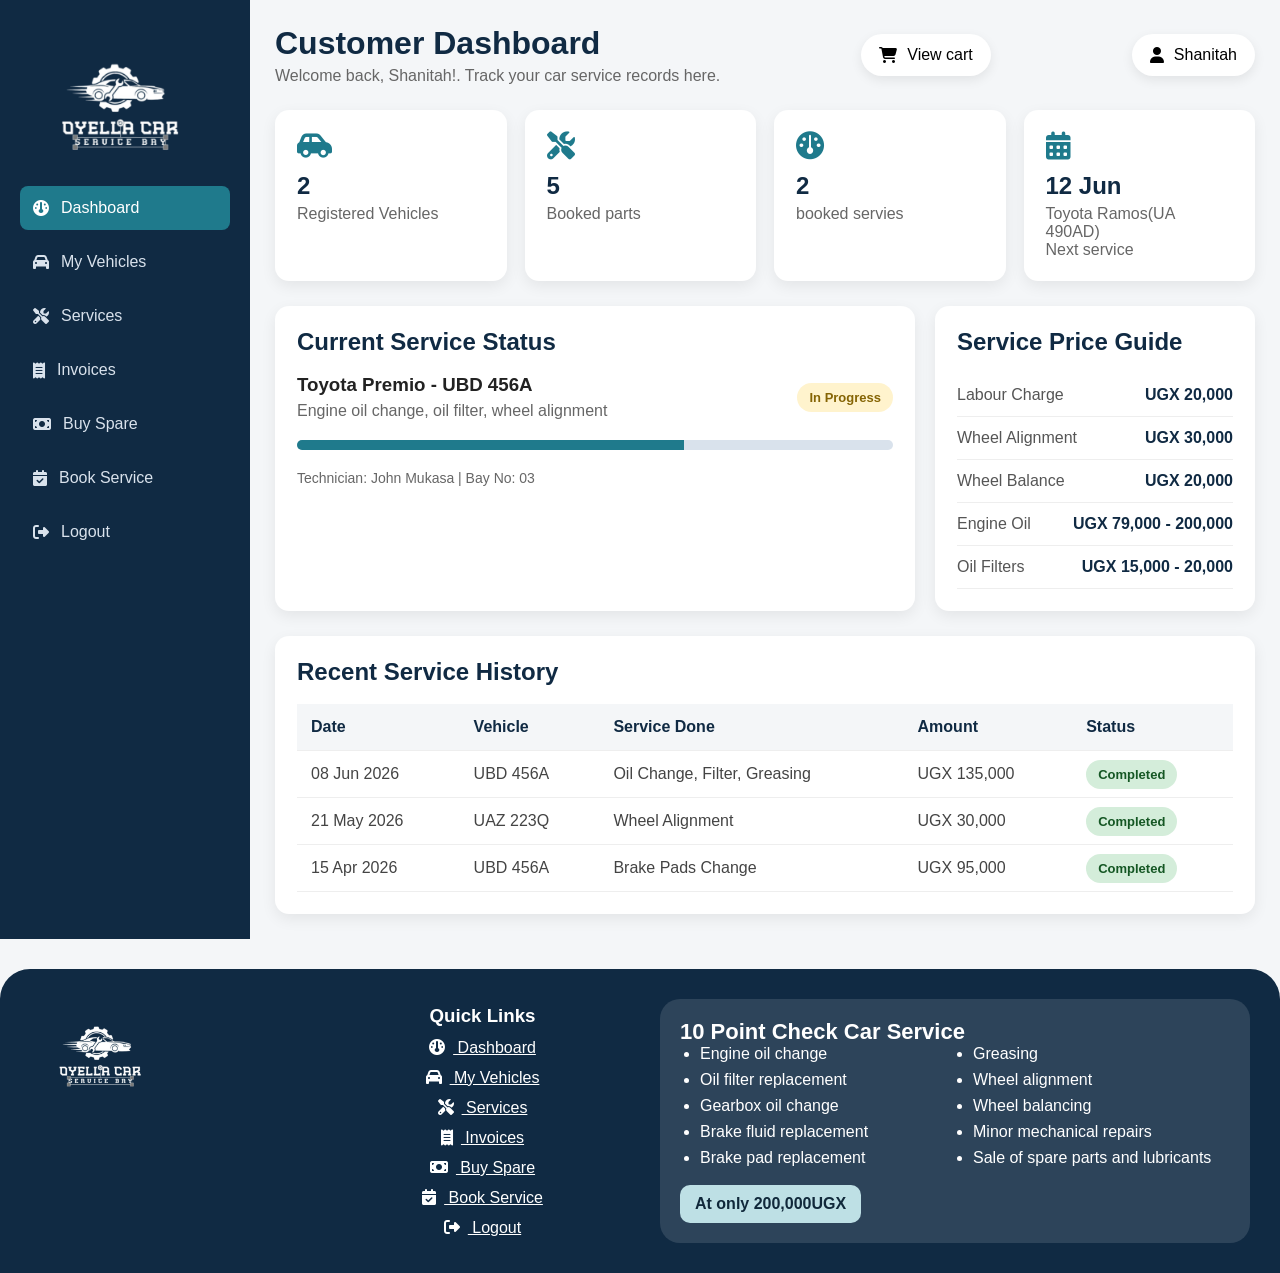
==== index.html @ c032bfc4 "change page name" ====
<!DOCTYPE html>
<html lang="en">
<head>
    <meta charset="UTF-8">
    <meta name="viewport" content="width=device-width, initial-scale=1.0">
    <title>OAS Bay Customer Dashboard</title>

    <link rel="stylesheet" href="style.css">

    <!-- Font Awesome Icons -->
    <link rel="stylesheet" href="https://cdnjs.cloudflare.com/ajax/libs/font-awesome/6.5.0/css/all.min.css">
</head>
<body>

<div class="dashboard">

    <!-- Sidebar -->
    <aside class="sidebar">
        <div class="logo">
        <img src="logo.png" alt="" width="200">
        </div>
        

        <nav>
            <a href="#" class="active"><i class="fa-solid fa-gauge"></i> Dashboard</a>
            <a href="#"><i class="fa-solid fa-car"></i> My Vehicles</a>
            <a href="#"><i class="fa-solid fa-screwdriver-wrench"></i> Services</a>
            <a href="#"><i class="fa-solid fa-receipt"></i> Invoices</a>
            <a href="#"><i class="fa-solid fa-money-bill"></i> Buy Spare</a>
            <a href="#"><i class="fa-solid fa-calendar-check"></i> Book Service</a>
            <a href="#"><i class="fa-solid fa-right-from-bracket"></i> Logout</a>
        </nav>
    </aside>

    <!-- Main Content -->
    <main class="main-content">

        <!-- Header -->
        <header class="topbar">
            <div>
                <h1>Customer Dashboard</h1>
                <p>Welcome back, Shanitah!. Track your car service records here.</p>
            </div>

            <div id="cart">
               <a href=""> <i class="fa-solid fa-cart-shopping"></i>
                <span>View cart</span>
               </a>

            </div>

            <div class="profile">
                <a href="">
                <i class="fa-solid fa-user"></i>
                <span>Shanitah</span>
                </a>
            </div>
        </header>

        <!-- Cards -->
        <section class="cards">
            <div class="card">
                <i class="fa-solid fa-car-side"></i>
                <h3>2</h3>
                <p>Registered Vehicles</p>
            </div>

            <div class="card">
                <i class="fa-solid fa-screwdriver-wrench"></i>
                <h3>5</h3>
                <p>Booked parts</p>
            </div>

            <div class="card">
                <i class="fa-solid fa-gauge"></i>
                <h3>2</h3>
                <p>booked servies</p>
            </div>

            <div class="card">
                <i class="fa-solid fa-calendar-days"></i>
                <h3>12 Jun</h3>
                <p>Toyota Ramos(UA 490AD) <br> Next service</p>
            </div>
        </section>

        <!-- Current Service -->
        <section class="content-grid">

            <div class="panel">
                <h2>Current Service Status</h2>

                <div class="service-status">
                    <div>
                        <h3>Toyota Premio - UBD 456A</h3>
                        <p>Engine oil change, oil filter, wheel alignment</p>
                    </div>

                    <span class="badge progress">In Progress</span>
                </div>

                <div class="progress-bar">
                    <div class="progress-fill"></div>
                </div>

                <p class="small-text">Technician: John Mukasa | Bay No: 03</p>
            </div>

            <!-- Service Charges -->
            <div class="panel">
                <h2>Service Price Guide</h2>

                <ul class="price-list">
                    <li><span>Labour Charge</span><strong>UGX 20,000</strong></li>
                    <li><span>Wheel Alignment</span><strong>UGX 30,000</strong></li>
                    <li><span>Wheel Balance</span><strong>UGX 20,000</strong></li>
                    <li><span>Engine Oil</span><strong>UGX 79,000 - 200,000</strong></li>
                    <li><span>Oil Filters</span><strong>UGX 15,000 - 20,000</strong></li>
                </ul>
            </div>

        </section>

        <!-- Service History -->
        <section class="panel">
            <h2>Recent Service History</h2>

            <table>
                <thead>
                    <tr>
                        <th>Date</th>
                        <th>Vehicle</th>
                        <th>Service Done</th>
                        <th>Amount</th>
                        <th>Status</th>
                    </tr>
                </thead>

                <tbody>
                    <tr>
                        <td>08 Jun 2026</td>
                        <td>UBD 456A</td>
                        <td>Oil Change, Filter, Greasing</td>
                        <td>UGX 135,000</td>
                        <td><span class="badge done">Completed</span></td>
                    </tr>

                    <tr>
                        <td>21 May 2026</td>
                        <td>UAZ 223Q</td>
                        <td>Wheel Alignment</td>
                        <td>UGX 30,000</td>
                        <td><span class="badge done">Completed</span></td>
                    </tr>

                    <tr>
                        <td>15 Apr 2026</td>
                        <td>UBD 456A</td>
                        <td>Brake Pads Change</td>
                        <td>UGX 95,000</td>
                        <td><span class="badge done">Completed</span></td>
                    </tr>
                </tbody>
            </table>
        </section>

    </main>

   
</div>
 <footer class="footer">
        <div class="logo">
            <img src="logo.png" alt="">

        </div>
        <div class="quick-links">
            <h3>Quick Links</h3>
            <a href="#"><i class="fa-solid fa-gauge"></i> Dashboard</a>
            <a href="#"><i class="fa-solid fa-car"></i> My Vehicles</a>
            <a href="#"><i class="fa-solid fa-screwdriver-wrench"></i> Services</a>
            <a href="#"><i class="fa-solid fa-receipt"></i> Invoices</a>
            <a href="#"><i class="fa-solid fa-money-bill"></i> Buy Spare</a>
            <a href="#"><i class="fa-solid fa-calendar-check"></i> Book Service</a>
            <a href="#"><i class="fa-solid fa-right-from-bracket"></i> Logout</a>
        </div>
        <div class="featured">
            <h2>10 Point Check Car Service </h2>
            <ul>
                <li>Engine oil change</li>
                <li>Oil filter replacement</li>
                <li>Gearbox oil change</li>
                <li>Brake fluid replacement</li>
                <li>Brake pad replacement</li>
                <li>Greasing</li>
                <li>Wheel alignment</li>
                <li>Wheel balancing</li>
                <li>Minor mechanical repairs</li>
                <li>Sale of spare parts and lubricants</li>

 
            </ul>
            <span>At only 200,000UGX</span>

        </div>

    </footer>

</body>
</html>
---- style.css ----
* {
    margin: 0;
    padding: 0;
    box-sizing: border-box;
    font-family: Arial, sans-serif;
}

body {
    background-color: #f4f6f8;
    color: #222;
}

.dashboard {
    display: flex;
    min-height: 100vh;
}

/* Sidebar */
.sidebar {
    width: 250px;
    background-color: #102a43;
    color: white;
    padding: 25px 20px;
}
.sidebar nav a {
    display: flex;
    align-items: center;
    gap: 12px;
    color: #d9e2ec;
    text-decoration: none;
    padding: 13px;
    border-radius: 8px;
    margin-bottom: 10px;
    transition: 0.3s;
}

.sidebar nav a:hover,
.sidebar nav a.active {
    background-color: #1f7a8c;
    color: white;
}

/* Main */
.main-content {
    flex: 1;
    padding: 25px;
}

/* Topbar/header */
.topbar {
    display: flex;
    justify-content: space-between;
    align-items: center;
    margin-bottom: 25px;
}

.topbar h1 {
    color: #102a43;
}

.topbar p {
    color: #666;
    margin-top: 5px;
}

.topbar a{
    color: black;
    text-decoration: none;
    transition: all 0.3s ease;
    padding: 12px 18px;
    border-radius: 30px;
    display: flex;
    align-items: center;
    gap: 10px;
    box-shadow: 0 4px 12px rgba(0,0,0,0.08);
    background-color: white;


}
.topbar a:hover{
    background-color:#1f7a8c ;
    color: white;
    text-decoration: none;
    padding: 12px 18px;
    border-radius: 30px;
    display: flex;
    align-items: center;
    gap: 10px;
    box-shadow: 0 4px 12px rgba(0,0,0,0.08);
}



/* Cards */
.cards {
    display: grid;
    grid-template-columns: repeat(4, 1fr);
    gap: 18px;
    margin-bottom: 25px;
}

.card {
    background: white;
    padding: 22px;
    border-radius: 14px;
    box-shadow: 0 5px 15px rgba(0,0,0,0.07);
}

.card i {
    font-size: 28px;
    color: #1f7a8c;
    margin-bottom: 12px;
}

.card h3 {
    font-size: 24px;
    margin-bottom: 5px;
    color: #102a43;
}

.card p {
    color: #666;
}

/* Panels */
.content-grid {
    display: grid;
    grid-template-columns: 2fr 1fr;
    gap: 20px;
    margin-bottom: 25px;
}

.panel {
    background: white;
    padding: 22px;
    border-radius: 14px;
    box-shadow: 0 5px 15px rgba(0,0,0,0.07);
}

.panel h2 {
    margin-bottom: 18px;
    color: #102a43;
}

/* Service status */
.service-status {
    display: flex;
    justify-content: space-between;
    align-items: center;
}

.service-status h3 {
    margin-bottom: 6px;
}

.service-status p {
    color: #666;
}

.progress-bar {
    width: 100%;
    height: 10px;
    background: #d9e2ec;
    border-radius: 20px;
    margin: 20px 0;
    overflow: hidden;
}

.progress-fill {
    width: 65%;
    height: 100%;
    background: #1f7a8c;
}

.small-text {
    color: #666;
    font-size: 14px;
}

/* Badges */
.badge {
    padding: 7px 12px;
    border-radius: 20px;
    font-size: 13px;
    font-weight: bold;
}

.progress {
    background: #fff3cd;
    color: #856404;
}

.done {
    background: #d4edda;
    color: #155724;
}

/* Price list */
.price-list {
    list-style: none;
}

.price-list li {
    display: flex;
    justify-content: space-between;
    padding: 12px 0;
    border-bottom: 1px solid #eee;
}

.price-list span {
    color: #555;
}

.price-list strong {
    color: #102a43;
}

/* Table */
table {
    width: 100%;
    border-collapse: collapse;
}

th, td {
    text-align: left;
    padding: 14px;
    border-bottom: 1px solid #eee;
}

th {
    background-color: #f4f6f8;
    color: #102a43;
}

td {
    color: #444;
}

.footer{
    background-color: #102a43;
    /* padding: 10px; */
    display: flex;
    color: white;
    flex: 1;
    gap: 40px;
    padding: 30px;
    margin-top: 30px;
    border-top-left-radius: 30px;
    border-top-right-radius: 30px;
  
}
.footer .logo {
    flex: 1;
}
.footer .logo img {
    width: 140px;
}
.quick-links {
    flex: 1;
    display: flex;
    flex-direction: column;
    gap: 12px;
    justify-content: center;
    align-items: center;
}
.quick-links a {
    color: white;
    
    font-size: 16px;
    transition: 0.3s ease;
}

.quick-links a i {
    margin-right: 8px;
}
.quick-links a:hover {
    color: #bee0e5;
    padding-left: 8px;
}

.featured {
    flex: 2;
    background-color: rgba(255, 255, 255, 0.12);
    padding: 20px;
    border-radius: 20px;
}

.featured h2 {
    margin-top: 0;
    font-size: 22px;
}

.featured ul {
    columns: 2;
    padding-left: 20px;
}

.featured li {
    margin-bottom: 8px;
}

.featured span {
    display: inline-block;
    margin-top: 10px;
    background-color: #bee0e5;
    color: #10283a;
    padding: 10px 15px;
    border-radius: 10px;
    font-weight: bold;
 
}
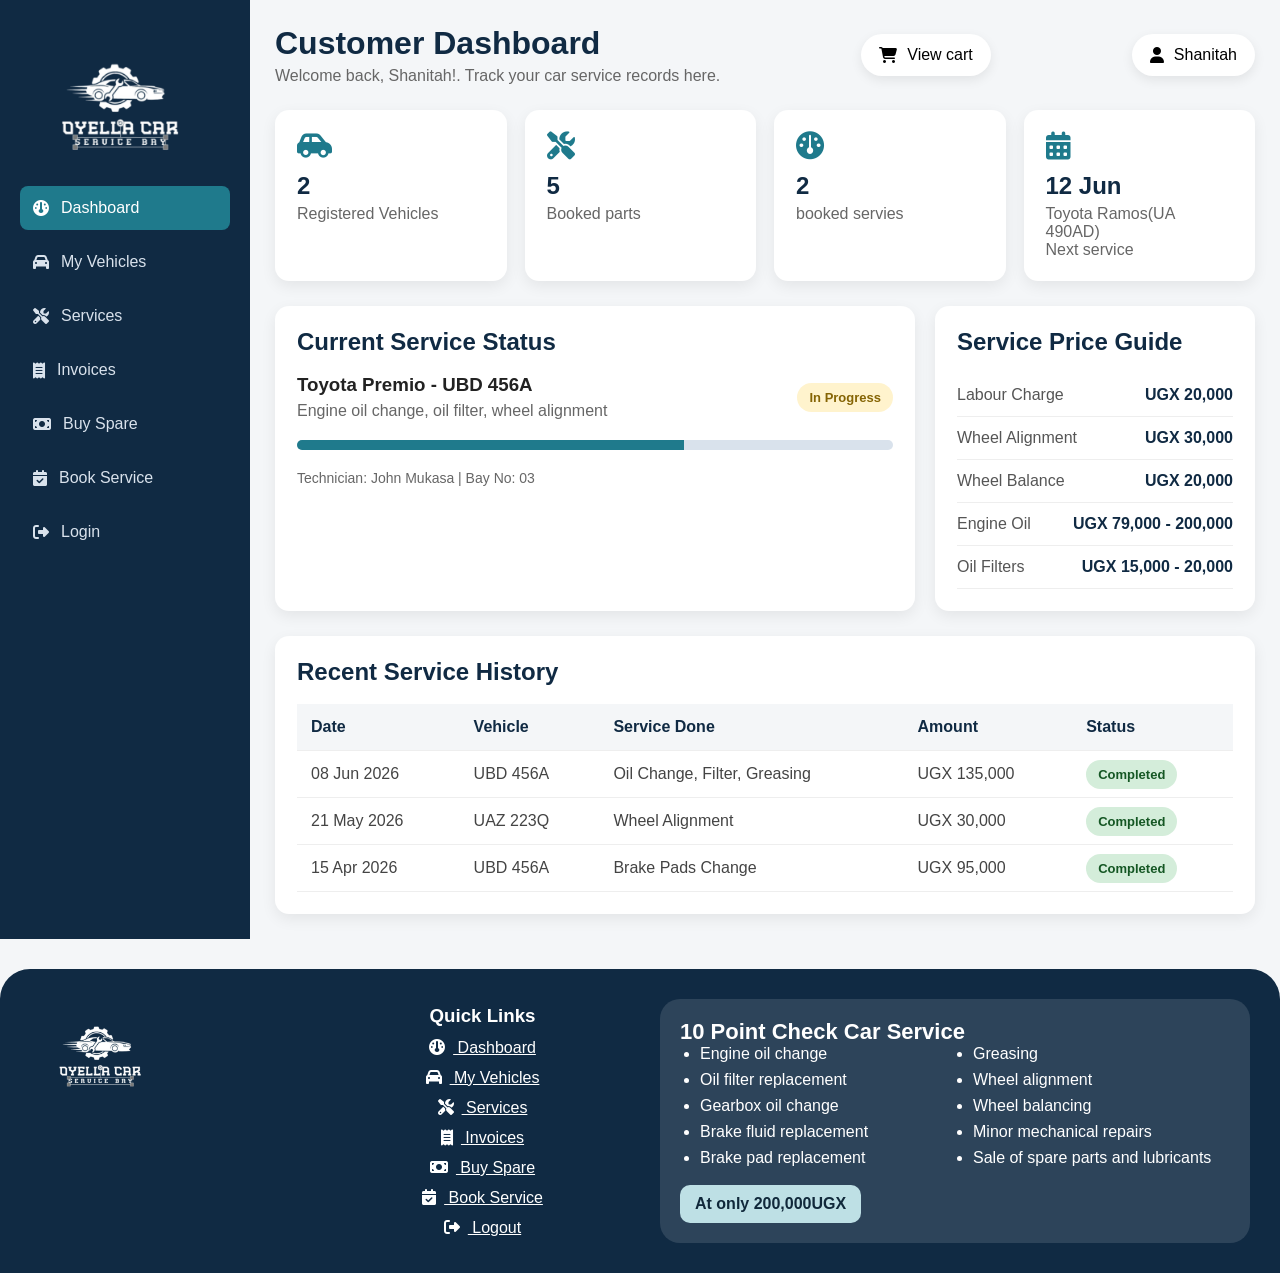
==== commit a4419754: "login and sigup forms" ====
--- a/index.html
+++ b/index.html
@@ -28,7 +28,7 @@
             <a href="#"><i class="fa-solid fa-receipt"></i> Invoices</a>
             <a href="#"><i class="fa-solid fa-money-bill"></i> Buy Spare</a>
             <a href="#"><i class="fa-solid fa-calendar-check"></i> Book Service</a>
-            <a href="#"><i class="fa-solid fa-right-from-bracket"></i> Logout</a>
+            <a href="login.html"><i class="fa-solid fa-right-from-bracket"></i> Login</a>
         </nav>
     </aside>
 
--- a/style.css
+++ b/style.css
@@ -310,3 +310,33 @@
  
 }
 
+/* login page */
+.log-in{
+    background-color: #10283a;
+    border-radius: 3px;
+    padding: 30px;
+    border-radius: 20px;
+    box-shadow: 0 4px 15px rgba(0,0,0,0.1);
+    width: 700px;
+    justify-content: center;
+    justify-self: center;
+    margin-top: 30px;
+    margin-bottom: 30px;
+}
+.form-logo{
+    justify-self: center;
+
+}
+.form-text, .checks{
+    color: white;
+}
+.signin{
+    display: flex;
+    gap: 10px;
+  
+    justify-content: center;
+
+}
+
+/* login page  ends here*/
+
